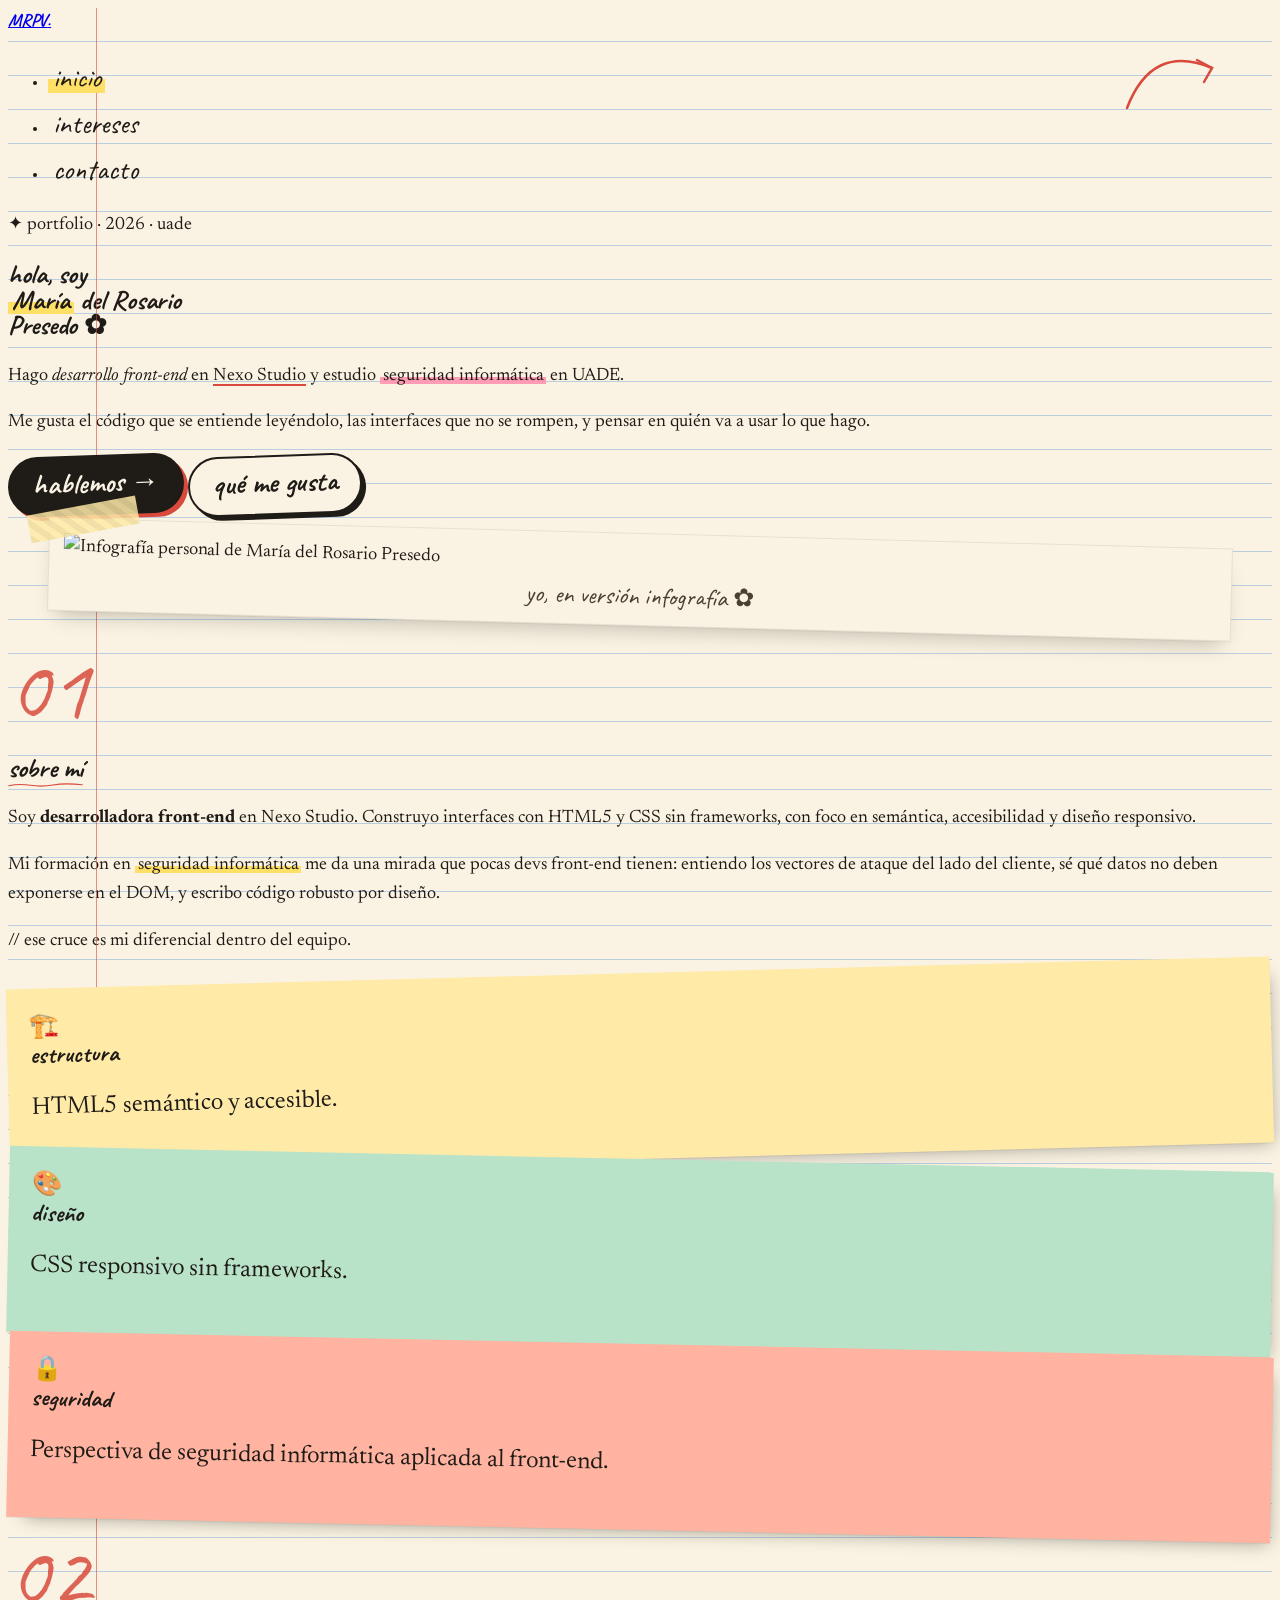
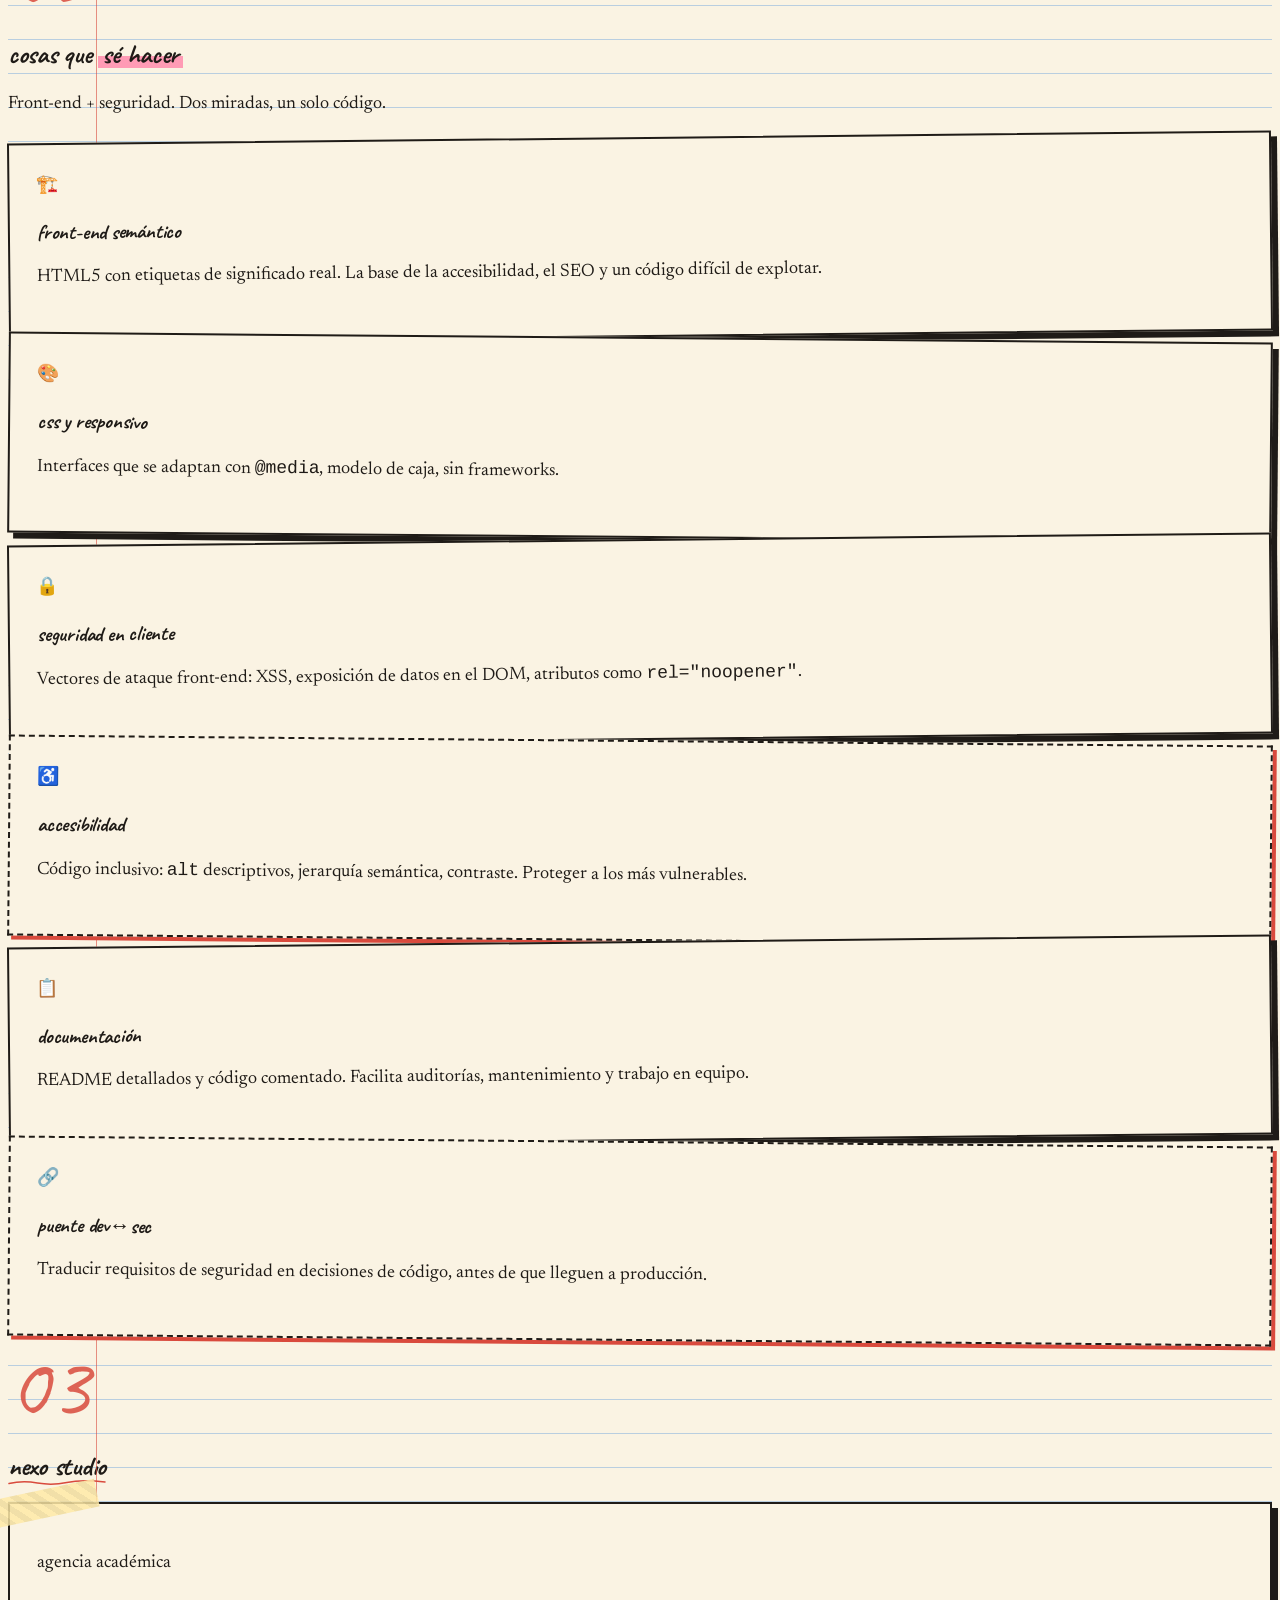
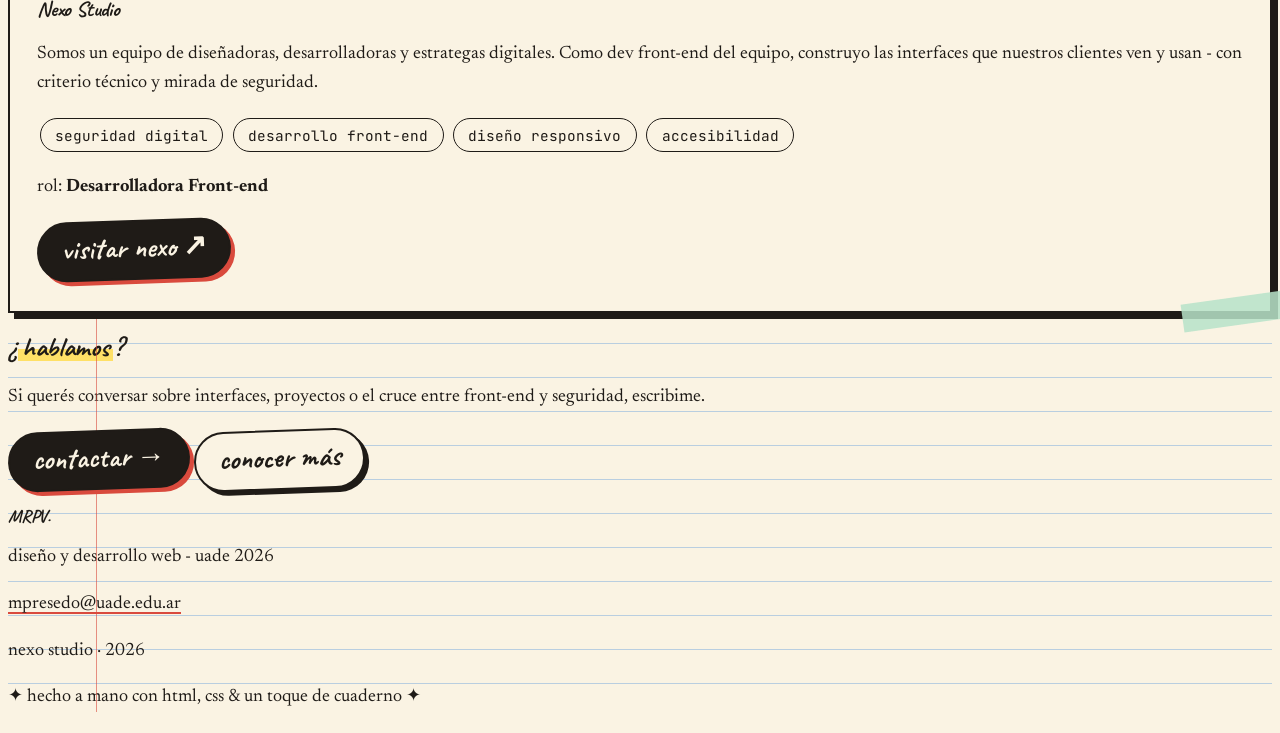
==== index.html @ 21fc84cd "Update ux design" ====
<!DOCTYPE html>
<html lang="es" class="theme-warm font-cuaderno">
<head>
    <meta charset="UTF-8" />
    <meta name="viewport" content="width=device-width, initial-scale=1.0" />
    <title>Inicio · María del Rosario Presedo</title>
    <meta name="description" content="Portfolio de María del Rosario Presedo Valenzuela - Desarrolladora Front-end en Nexo Studio, UADE 2026." />
    <link rel="preconnect" href="https://fonts.googleapis.com" />
    <link rel="preconnect" href="https://fonts.gstatic.com" crossorigin />
    <link href="https://fonts.googleapis.com/css2?family=Caveat:wght@500;700&family=Newsreader:ital,opsz,wght@0,6..72,400;0,6..72,600;0,6..72,700;1,6..72,400&family=JetBrains+Mono:wght@400;600&display=swap" rel="stylesheet" />
    <script src="https://cdn.tailwindcss.com"></script>
    <link rel="stylesheet" href="styles/styles.css" />
</head>
<body class="paper min-h-screen">

    <!-- Three-hole punch decoration -->
    <div class="holes" aria-hidden="true">
        <span></span><span></span><span></span><span></span><span></span>
    </div>

    <!-- ============ NAV ============ -->
    <header class="relative z-10">
        <nav class="max-w-5xl mx-auto px-6 md:pl-28 pt-8 pb-4 flex items-center justify-between">
            <a href="index.html" class="handwritten text-4xl md:text-5xl leading-none">
                MRPV<span class="text-[color:var(--margin-red)]">.</span>
            </a>
            <ul class="flex gap-5 md:gap-8 items-center" role="list">
                <li><a href="index.html" class="nav-link active">inicio</a></li>
                <li><a href="intereses.html" class="nav-link">intereses</a></li>
                <li><a href="contacto.html" class="nav-link">contacto</a></li>
            </ul>
        </nav>
    </header>

    <!-- ============ HERO ============ -->
    <section class="relative max-w-5xl mx-auto px-6 md:pl-28 pt-8 pb-16">

        <!-- doodle arrow -->
        <svg class="doodle hidden md:block" style="top: 30px; right: 30px; width:120px;" viewBox="0 0 120 80" fill="none" stroke="currentColor" stroke-width="2.5" stroke-linecap="round">
            <path d="M5 70 Q 30 5, 90 30" />
            <path d="M75 22 L 90 30 L 82 44" />
        </svg>

        <p class="font-mono text-xs uppercase tracking-widest text-[color:var(--ink-soft)] mb-4">
            ✦ portfolio · 2026 · uade
        </p>

        <h1 class="handwritten text-[64px] md:text-[112px] leading-[0.9] mb-6">
            hola, soy<br/>
            <span class="marker">María</span> del Rosario<br/>
            Presedo <span class="text-[color:var(--margin-red)]">✿</span>
        </h1>

        <div class="grid md:grid-cols-[1.4fr_1fr] gap-10 items-start mt-10">
            <div class="space-y-5 text-lg md:text-xl text-[color:var(--ink-soft)] leading-relaxed">
                <p>
                    Hago <em class="not-italic font-semibold text-[color:var(--ink)]">desarrollo front-end</em>
                    en <a class="ink-link" href="https://mrosariopresedo.github.io/nexo-studio/" target="_blank" rel="noopener noreferrer">Nexo Studio</a>
                    y estudio <span class="marker-pink">seguridad informática</span> en UADE.
                </p>
                <p>
                    Me gusta el código que se entiende leyéndolo, las interfaces que no se rompen,
                    y pensar en quién va a usar lo que hago.
                </p>

                <div class="flex flex-wrap gap-4 pt-2">
                    <a href="contacto.html" class="sticker">hablemos →</a>
                    <a href="intereses.html" class="sticker outline">qué me gusta</a>
                </div>
            </div>

            <!-- Polaroid -->
            <figure class="polaroid relative max-w-[320px] mx-auto md:ml-auto rotate-r">
                <span class="tape tl" aria-hidden="true"></span>
                <img src="img/infografia.jpg" alt="Infografía personal de María del Rosario Presedo" />
                <figcaption>yo, en versión infografía ✿</figcaption>
            </figure>
        </div>
    </section>

    <!-- ============ SOBRE MÍ ============ -->
    <section class="relative max-w-5xl mx-auto px-6 md:pl-28 py-16">
        <div class="flex items-baseline gap-4 mb-8">
            <span class="sec-num">01</span>
            <h2 class="handwritten text-5xl md:text-6xl">
                <span class="scribble-underline">sobre mí</span>
            </h2>
        </div>

        <div class="grid md:grid-cols-2 gap-8 items-start">
            <article class="space-y-4 text-lg leading-relaxed">
                <p>
                    Soy <strong>desarrolladora front-end</strong> en Nexo Studio. Construyo interfaces
                    con HTML5 y CSS sin frameworks, con foco en semántica, accesibilidad y diseño responsivo.
                </p>
                <p>
                    Mi formación en <span class="marker">seguridad informática</span> me da una mirada
                    que pocas devs front-end tienen: entiendo los vectores de ataque del lado del cliente,
                    sé qué datos no deben exponerse en el DOM, y escribo código robusto por diseño.
                </p>
                <p class="font-mono text-sm text-[color:var(--ink-soft)] pt-2">
                    // ese cruce es mi diferencial dentro del equipo.
                </p>
            </article>

            <div class="relative grid grid-cols-2 gap-4">
                <div class="postit tilt-l">
                    <div class="text-3xl mb-1">🏗️</div>
                    <strong class="block text-2xl mb-1">estructura</strong>
                    <p class="font-[var(--font-body)] text-base leading-snug font-normal" style="font-family: var(--font-body)">HTML5 semántico y accesible.</p>
                </div>
                <div class="postit green tilt-r">
                    <div class="text-3xl mb-1">🎨</div>
                    <strong class="block text-2xl mb-1">diseño</strong>
                    <p class="font-[var(--font-body)] text-base leading-snug font-normal" style="font-family: var(--font-body)">CSS responsivo sin frameworks.</p>
                </div>
                <div class="postit coral tilt-r col-span-2">
                    <div class="text-3xl mb-1">🔒</div>
                    <strong class="block text-2xl mb-1">seguridad</strong>
                    <p class="font-[var(--font-body)] text-base leading-snug font-normal" style="font-family: var(--font-body)">Perspectiva de seguridad informática aplicada al front-end.</p>
                </div>
            </div>
        </div>
    </section>

    <!-- ============ COMPETENCIAS ============ -->
    <section class="relative max-w-5xl mx-auto px-6 md:pl-28 py-16">
        <div class="flex items-baseline gap-4 mb-2">
            <span class="sec-num">02</span>
            <h2 class="handwritten text-5xl md:text-6xl">
                cosas que <span class="marker-pink">sé hacer</span>
            </h2>
        </div>
        <p class="ml-0 md:ml-[88px] mb-10 text-[color:var(--ink-soft)] text-lg max-w-xl">
            Front-end + seguridad. Dos miradas, un solo código.
        </p>

        <div class="grid md:grid-cols-2 lg:grid-cols-3 gap-6">

            <article class="note-card tilt-l">
                <div class="text-3xl mb-2">🏗️</div>
                <h3 class="handwritten text-3xl mb-2">front-end semántico</h3>
                <p class="text-base leading-snug">HTML5 con etiquetas de significado real. La base de la accesibilidad, el SEO y un código difícil de explotar.</p>
            </article>

            <article class="note-card tilt-r">
                <div class="text-3xl mb-2">🎨</div>
                <h3 class="handwritten text-3xl mb-2">css y responsivo</h3>
                <p class="text-base leading-snug">Interfaces que se adaptan con <code class="font-mono text-sm bg-[color:var(--highlight)] px-1">@media</code>, modelo de caja, sin frameworks.</p>
            </article>

            <article class="note-card tilt-l">
                <div class="text-3xl mb-2">🔒</div>
                <h3 class="handwritten text-3xl mb-2">seguridad en cliente</h3>
                <p class="text-base leading-snug">Vectores de ataque front-end: XSS, exposición de datos en el DOM, atributos como <code class="font-mono text-sm bg-[color:var(--highlight)] px-1">rel="noopener"</code>.</p>
            </article>

            <article class="note-card dashed tilt-r">
                <div class="text-3xl mb-2">♿</div>
                <h3 class="handwritten text-3xl mb-2">accesibilidad</h3>
                <p class="text-base leading-snug">Código inclusivo: <code class="font-mono text-sm">alt</code> descriptivos, jerarquía semántica, contraste. Proteger a los más vulnerables.</p>
            </article>

            <article class="note-card tilt-l">
                <div class="text-3xl mb-2">📋</div>
                <h3 class="handwritten text-3xl mb-2">documentación</h3>
                <p class="text-base leading-snug">README detallados y código comentado. Facilita auditorías, mantenimiento y trabajo en equipo.</p>
            </article>

            <article class="note-card dashed tilt-r">
                <div class="text-3xl mb-2">🔗</div>
                <h3 class="handwritten text-3xl mb-2">puente dev↔sec</h3>
                <p class="text-base leading-snug">Traducir requisitos de seguridad en decisiones de código, antes de que lleguen a producción.</p>
            </article>

        </div>
    </section>

    <!-- ============ NEXO STUDIO ============ -->
    <section class="relative max-w-5xl mx-auto px-6 md:pl-28 py-16">
        <div class="flex items-baseline gap-4 mb-8">
            <span class="sec-num">03</span>
            <h2 class="handwritten text-5xl md:text-6xl">
                <span class="scribble-underline">nexo studio</span>
            </h2>
        </div>

        <div class="note-card relative max-w-3xl mx-auto" style="background: var(--paper); border-color: var(--ink);">
            <span class="tape tl" aria-hidden="true"></span>
            <span class="tape br" aria-hidden="true"></span>

            <p class="font-mono text-xs uppercase tracking-widest text-[color:var(--ink-soft)] mb-2">
                agencia académica
            </p>
            <h3 class="handwritten text-5xl mb-3">Nexo Studio</h3>
            <p class="text-lg leading-relaxed mb-6">
                Somos un equipo de diseñadoras, desarrolladoras y estrategas digitales.
                Como dev front-end del equipo, construyo las interfaces que nuestros clientes ven y usan
                - con criterio técnico y mirada de seguridad.
            </p>

            <div class="flex flex-wrap gap-2 mb-6">
                <span class="chip">seguridad digital</span>
                <span class="chip">desarrollo front-end</span>
                <span class="chip">diseño responsivo</span>
                <span class="chip">accesibilidad</span>
            </div>

            <div class="flex items-center justify-between flex-wrap gap-4">
                <p class="font-mono text-sm">
                    rol: <strong>Desarrolladora Front-end</strong>
                </p>
                <a class="sticker" href="https://mrosariopresedo.github.io/nexo-studio/" target="_blank" rel="noopener noreferrer">
                    visitar nexo ↗
                </a>
            </div>
        </div>
    </section>

    <!-- ============ CTA ============ -->
    <section class="relative max-w-5xl mx-auto px-6 md:pl-28 py-20 text-center">
        <h2 class="handwritten text-6xl md:text-8xl mb-4">
            ¿<span class="marker">hablamos</span>?
        </h2>
        <p class="text-lg text-[color:var(--ink-soft)] max-w-xl mx-auto mb-8">
            Si querés conversar sobre interfaces, proyectos o el cruce entre front-end y seguridad,
            escribime.
        </p>
        <div class="flex flex-wrap gap-4 justify-center">
            <a href="contacto.html" class="sticker">contactar →</a>
            <a href="intereses.html" class="sticker outline">conocer más</a>
        </div>
    </section>

    <!-- ============ FOOTER ============ -->
    <footer class="relative max-w-5xl mx-auto px-6 md:pl-28 py-12 border-t-2 border-dashed border-[color:var(--ink)] mt-8">
        <div class="flex flex-wrap items-end justify-between gap-6">
            <div>
                <p class="handwritten text-3xl">MRPV<span class="text-[color:var(--margin-red)]">.</span></p>
                <p class="font-mono text-xs uppercase tracking-widest text-[color:var(--ink-soft)] mt-1">
                    diseño y desarrollo web - uade 2026
                </p>
            </div>
            <div class="text-right">
                <p class="text-base">
                    <a class="ink-link" href="mailto:mpresedo@uade.edu.ar">mpresedo@uade.edu.ar</a>
                </p>
                <p class="font-mono text-xs uppercase tracking-widest text-[color:var(--ink-soft)] mt-1">
                    nexo studio · 2026
                </p>
            </div>
        </div>
        <p class="text-center text-[color:var(--ink-soft)] mt-8 font-mono text-xs">
            ✦ hecho a mano con html, css &amp; un toque de cuaderno ✦
        </p>
    </footer>

</body>
</html>
---- styles/styles.css ----
/* ===== Notebook portfolio shared styles ===== */

:root {
  --paper: #faf3e3;
  --paper-edge: #f1e7cf;
  --ink: #1f1b17;
  --ink-soft: #4a3f33;
  --rule: #b9cee0;
  --margin-red: #d94a3d;
  --highlight: #ffe066;
  --marker-pink: #ff9bb5;
  --tape: #ffeaa8;
  --tape-2: #b8e3c9;
  --tape-3: #ffb3a0;
}

/* ---- Paper themes (tweakable) ---- */
.theme-pastel {
  --paper: #fdf2f8;
  --paper-edge: #f5dfe9;
  --ink: #3a1f3a;
  --ink-soft: #6b3a6b;
  --rule: #e7c2d6;
  --margin-red: #d96a8f;
  --highlight: #c4b5fd;
  --marker-pink: #fb7185;
  --tape: #fcd5ce;
  --tape-2: #c8b6ff;
  --tape-3: #fae588;
}
.theme-punk {
  --paper: #111111;
  --paper-edge: #1a1a1a;
  --ink: #f4f4f4;
  --ink-soft: #b8b8b8;
  --rule: #2a2a2a;
  --margin-red: #00ff88;
  --highlight: #f6ff00;
  --marker-pink: #ff2bd6;
  --tape: #f6ff00;
  --tape-2: #ff2bd6;
  --tape-3: #00ff88;
}
.theme-bw {
  --paper: #ffffff;
  --paper-edge: #ebebeb;
  --ink: #0a0a0a;
  --ink-soft: #555555;
  --rule: #e2e2e2;
  --margin-red: #ff3b00;
  --highlight: #ff3b00;
  --marker-pink: #ff3b00;
  --tape: #ffd966;
  --tape-2: #b3b3b3;
  --tape-3: #ff3b00;
}

/* ---- Font themes ---- */
.font-cuaderno {
  --font-display: 'Caveat', cursive;
  --font-body: 'Newsreader', Georgia, serif;
  --font-mono: 'JetBrains Mono', monospace;
}
.font-serio {
  --font-display: 'Newsreader', Georgia, serif;
  --font-body: 'Newsreader', Georgia, serif;
  --font-mono: 'JetBrains Mono', monospace;
}
.font-mono {
  --font-display: 'JetBrains Mono', monospace;
  --font-body: 'JetBrains Mono', monospace;
  --font-mono: 'JetBrains Mono', monospace;
}

html, body {
  background: var(--paper);
  color: var(--ink);
  font-family: var(--font-body);
  font-size: 18px;
  line-height: 1.6;
}

/* Page paper with ruled lines + red margin */
.paper {
  background:
    /* horizontal ruled lines */
    repeating-linear-gradient(
      to bottom,
      transparent 0,
      transparent 33px,
      var(--rule) 33px,
      var(--rule) 34px
    );
  position: relative;
}
.paper::before {
  /* vertical red margin line (classroom notebook) */
  content: "";
  position: absolute;
  left: 88px;
  top: 0;
  bottom: 0;
  width: 1px;
  background: var(--margin-red);
  opacity: .6;
  pointer-events: none;
}
@media (max-width: 768px) {
  .paper::before { left: 40px; }
}

/* Three-hole punch */
.holes {
  position: absolute;
  left: 22px;
  top: 0;
  bottom: 0;
  width: 30px;
  display: flex;
  flex-direction: column;
  justify-content: space-around;
  padding: 140px 0;
  pointer-events: none;
}
.holes span {
  display: block;
  width: 22px;
  height: 22px;
  border-radius: 999px;
  background: var(--paper-edge);
  box-shadow: inset 0 2px 3px rgba(0,0,0,.18);
}
@media (max-width: 768px) {
  .holes { display: none; }
}

/* Hand-written display */
.handwritten {
  font-family: var(--font-display);
  font-weight: 700;
  line-height: 0.95;
  letter-spacing: -0.01em;
}

/* Marker highlighter on text */
.marker {
  background-image: linear-gradient(
    180deg,
    transparent 55%,
    var(--highlight) 55%,
    var(--highlight) 92%,
    transparent 92%
  );
  padding: 0 .15em;
  box-decoration-break: clone;
  -webkit-box-decoration-break: clone;
}
.marker-pink {
  background-image: linear-gradient(
    180deg,
    transparent 55%,
    var(--marker-pink) 55%,
    var(--marker-pink) 92%,
    transparent 92%
  );
  padding: 0 .15em;
  box-decoration-break: clone;
  -webkit-box-decoration-break: clone;
}

/* Sticker buttons */
.sticker {
  display: inline-flex;
  align-items: center;
  gap: .5rem;
  background: var(--ink);
  color: var(--paper);
  font-family: var(--font-display);
  font-weight: 700;
  font-size: 1.6rem;
  line-height: 1;
  padding: .65rem 1.25rem .85rem;
  border-radius: 999px;
  text-decoration: none;
  transform: rotate(-2deg);
  transition: transform .15s ease, box-shadow .15s ease;
  box-shadow: 4px 4px 0 var(--margin-red);
  border: 2px solid var(--ink);
}
.sticker:hover {
  transform: rotate(-1deg) translateY(-2px);
  box-shadow: 6px 6px 0 var(--margin-red);
}
.sticker.outline {
  background: var(--paper);
  color: var(--ink);
  box-shadow: 4px 4px 0 var(--ink);
}
.sticker.outline:hover { box-shadow: 6px 6px 0 var(--ink); }

/* Washi tape */
.tape {
  position: absolute;
  width: 110px;
  height: 28px;
  background: var(--tape);
  opacity: .85;
  z-index: 5;
  background-image:
    repeating-linear-gradient(
      45deg,
      rgba(0,0,0,.06) 0 6px,
      transparent 6px 12px
    );
}
.tape.tl { top: -14px; left: -22px; transform: rotate(-12deg); }
.tape.tr { top: -14px; right: -22px; transform: rotate(8deg); background: var(--tape-2); }
.tape.bl { bottom: -14px; left: -22px; transform: rotate(10deg); background: var(--tape-3); }
.tape.br { bottom: -14px; right: -22px; transform: rotate(-8deg); background: var(--tape-2); }

/* Polaroid frame for photos */
.polaroid {
  background: var(--paper);
  padding: 14px 14px 48px;
  border: 1px solid rgba(0,0,0,.08);
  box-shadow:
    0 1px 0 rgba(0,0,0,.04),
    0 12px 22px -10px rgba(0,0,0,.25);
  position: relative;
}
.polaroid img { display: block; width: 100%; height: auto; }
.polaroid figcaption {
  position: absolute;
  bottom: 8px;
  left: 0; right: 0;
  text-align: center;
  font-family: var(--font-display);
  font-size: 1.4rem;
  color: var(--ink-soft);
}

/* Notebook section card */
.note-card {
  position: relative;
  background: var(--paper);
  border: 2px solid var(--ink);
  padding: 1.5rem 1.5rem 1.75rem;
  box-shadow: 6px 6px 0 var(--ink);
}
.note-card.tilt-l { transform: rotate(-.6deg); }
.note-card.tilt-r { transform: rotate(.5deg); }
.note-card.dashed { border-style: dashed; box-shadow: 4px 4px 0 var(--margin-red); }

/* Post-it style */
.postit {
  background: var(--tape);
  padding: 1.25rem 1.25rem 1.5rem;
  box-shadow:
    0 1px 0 rgba(0,0,0,.05),
    8px 10px 18px -10px rgba(0,0,0,.35);
  position: relative;
  font-family: var(--font-display);
  font-size: 1.35rem;
  line-height: 1.2;
  color: var(--ink);
}
.postit.green { background: var(--tape-2); }
.postit.coral { background: var(--tape-3); }
.postit.tilt-l { transform: rotate(-1.5deg); }
.postit.tilt-r { transform: rotate(1.2deg); }

/* Doodle helpers */
.doodle {
  position: absolute;
  pointer-events: none;
  color: var(--margin-red);
}
.scribble-underline {
  background-image: url("data:image/svg+xml;utf8,<svg xmlns='http://www.w3.org/2000/svg' viewBox='0 0 200 12'><path d='M2 8 Q 30 2, 60 7 T 120 6 T 198 5' fill='none' stroke='%23d94a3d' stroke-width='3' stroke-linecap='round'/></svg>");
  background-repeat: no-repeat;
  background-position: left bottom;
  background-size: 100% 0.4em;
  padding-bottom: .2em;
}

/* Stamp */
.stamp {
  display: inline-block;
  border: 3px double var(--margin-red);
  color: var(--margin-red);
  font-family: var(--font-mono);
  font-weight: 700;
  text-transform: uppercase;
  letter-spacing: .12em;
  padding: .35rem .8rem;
  font-size: .75rem;
  transform: rotate(-6deg);
  opacity: .85;
}

/* Tag chip */
.chip {
  display: inline-block;
  background: var(--paper);
  border: 1.5px solid var(--ink);
  border-radius: 999px;
  padding: .25rem .8rem;
  font-family: var(--font-mono);
  font-size: .8rem;
  margin: .15rem;
}

/* Active nav link */
.nav-link {
  font-family: var(--font-display);
  font-size: 1.6rem;
  position: relative;
  padding: 0 .25rem;
  color: var(--ink);
  text-decoration: none;
}
.nav-link.active {
  background-image: linear-gradient(
    180deg,
    transparent 55%,
    var(--highlight) 55%,
    var(--highlight) 92%,
    transparent 92%
  );
}
.nav-link:hover { color: var(--margin-red); }

/* Link styles in body */
.ink-link {
  color: var(--ink);
  text-decoration: none;
  background-image: linear-gradient(var(--margin-red), var(--margin-red));
  background-size: 100% 2px;
  background-repeat: no-repeat;
  background-position: 0 100%;
  padding-bottom: 1px;
  transition: color .15s ease;
}
.ink-link:hover { color: var(--margin-red); }

/* Section number */
.sec-num {
  font-family: var(--font-display);
  font-size: 5rem;
  line-height: 1;
  color: var(--margin-red);
  opacity: .85;
}

/* utility */
.rotate-l { transform: rotate(-1.5deg); }
.rotate-r { transform: rotate(1.5deg); }

/* page intro stamp area */
.page-header-stamp {
  border: 2px dashed var(--ink);
  padding: 1rem 1.25rem;
  background: var(--paper);
  position: relative;
}

/* Tweaks panel small overrides for in-design feel */
.tweaks-trigger { font-family: var(--font-display) !important; }
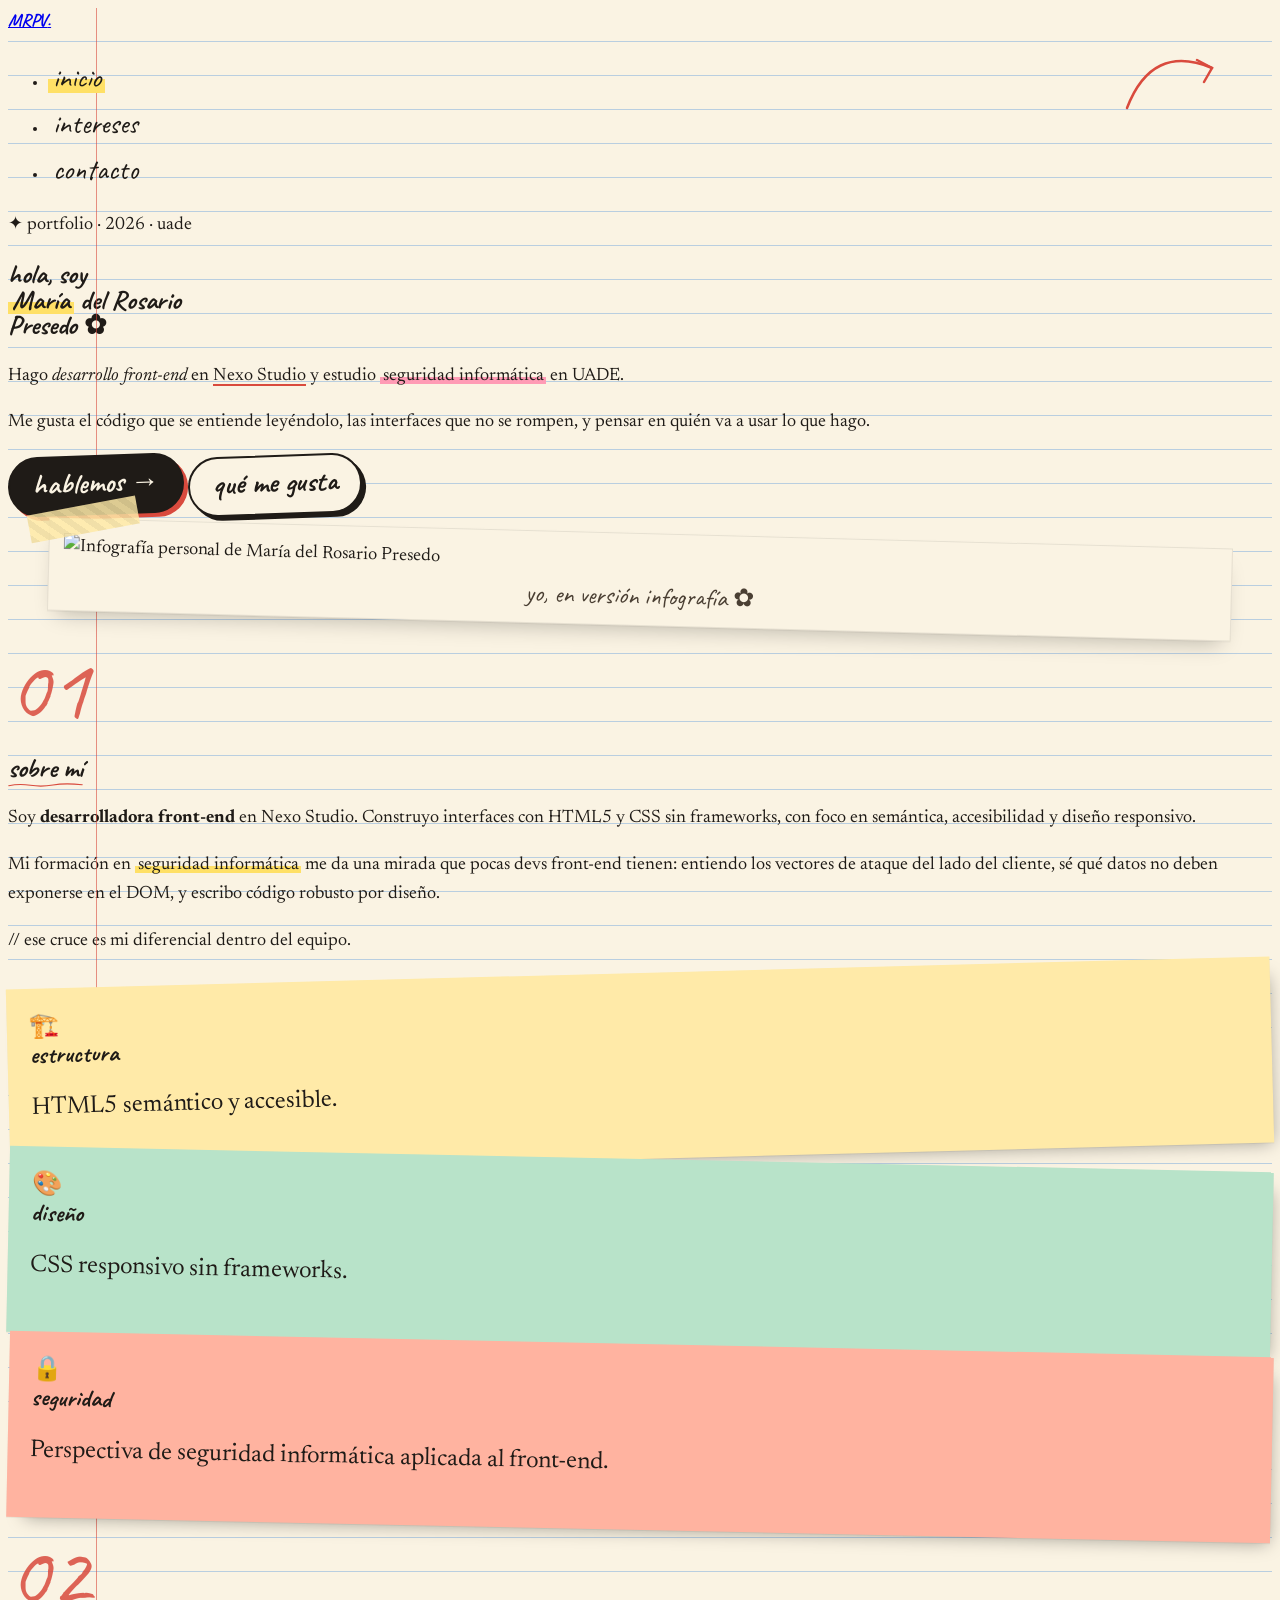
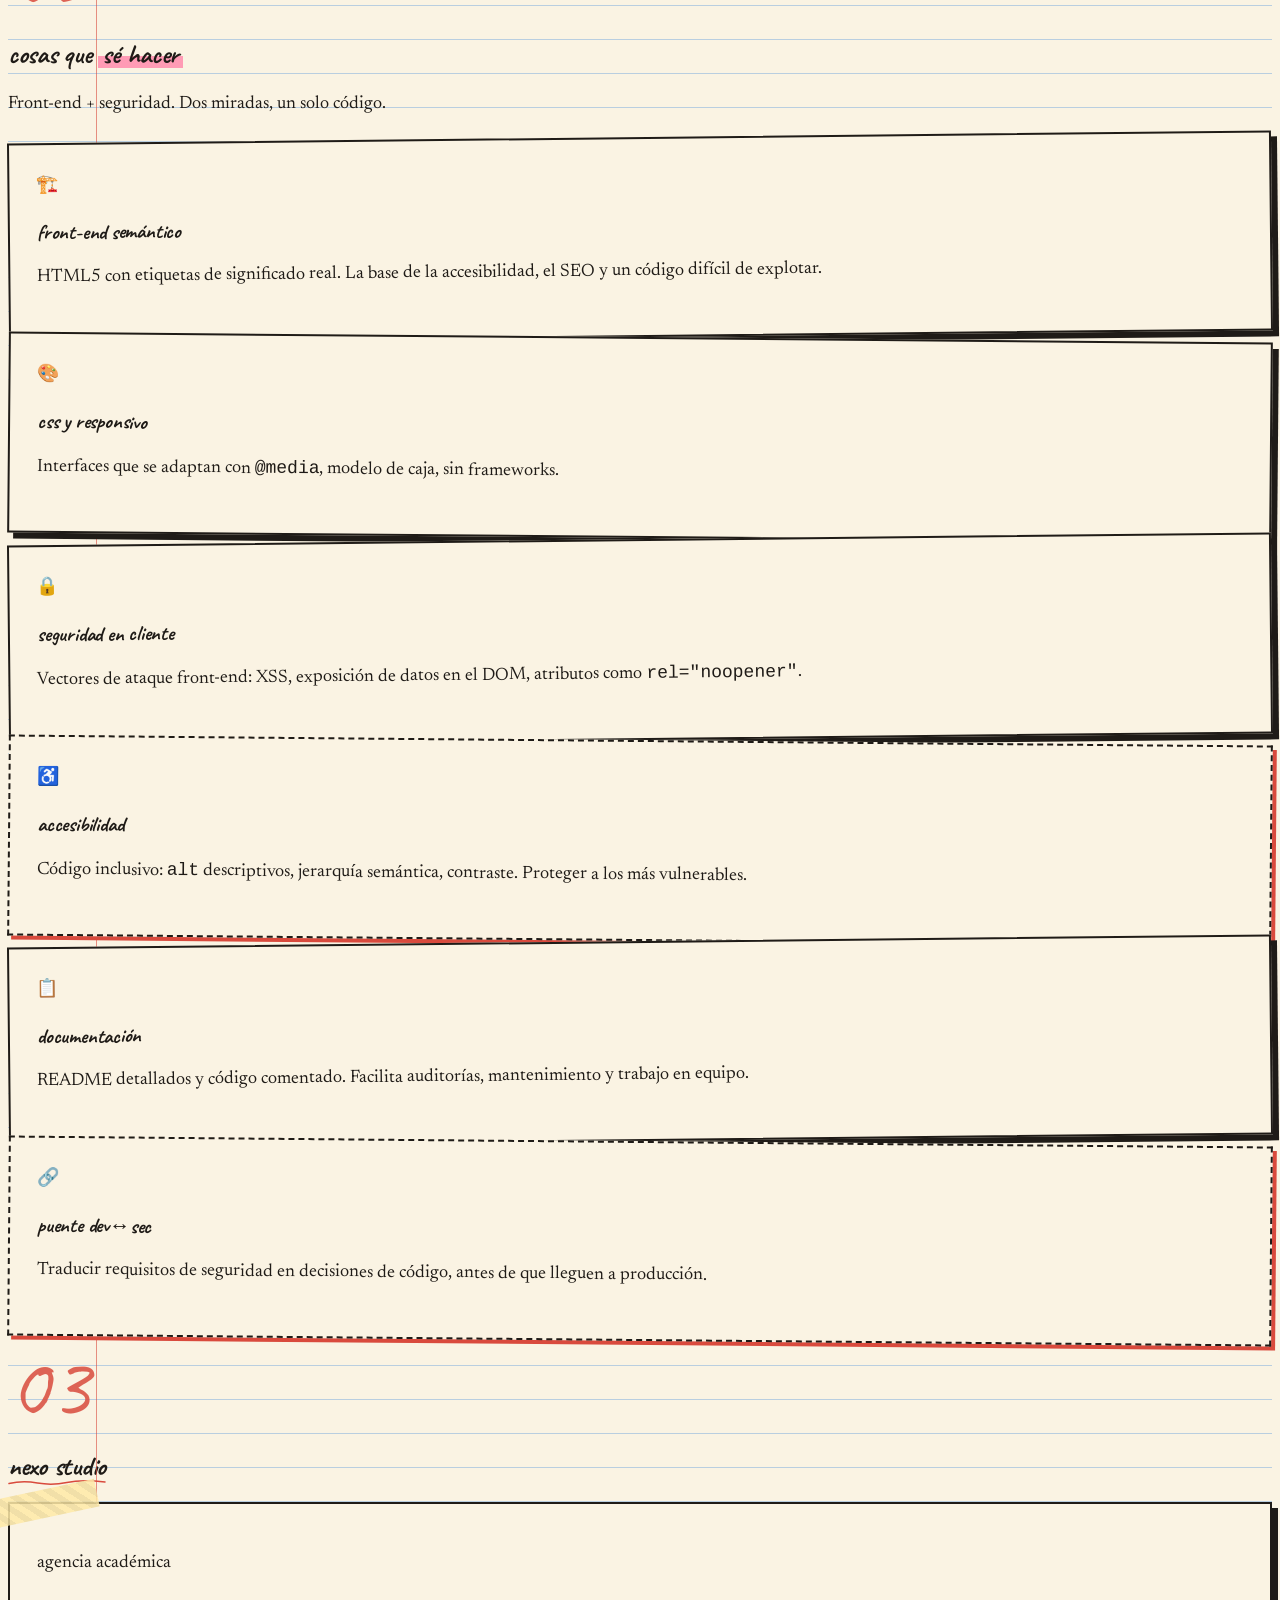
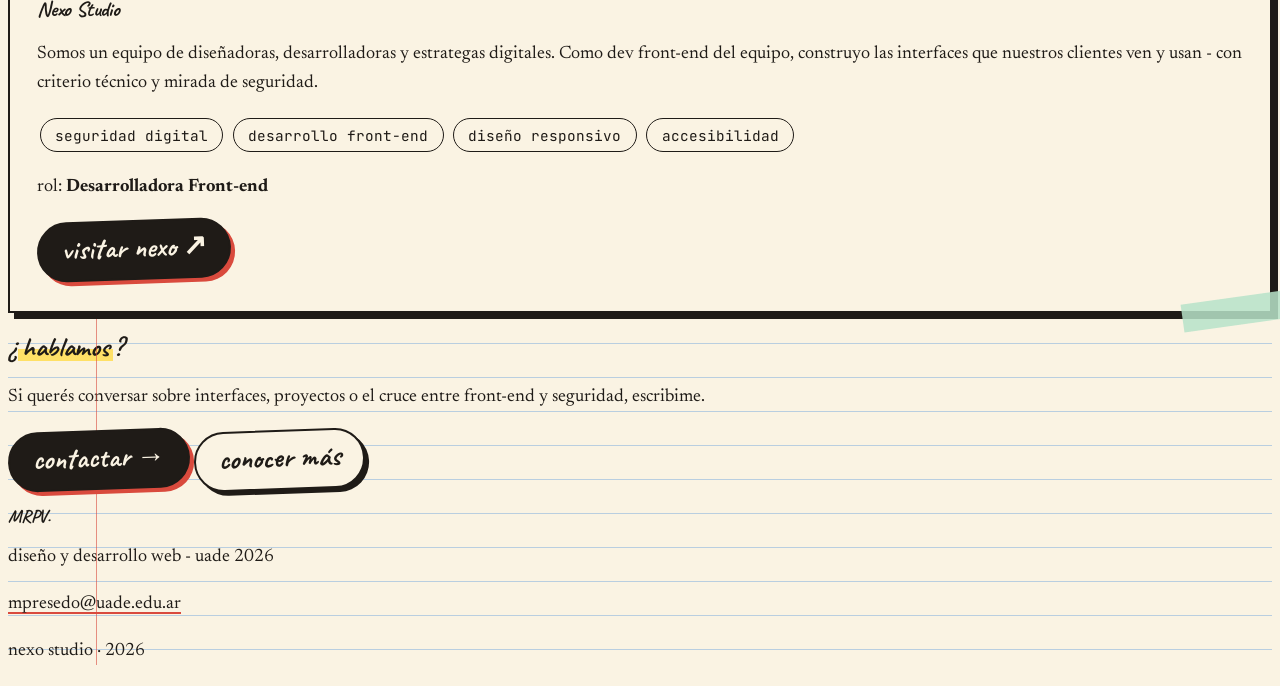
==== commit 439b5543: "Quitar el tagline "hecho a mano" del footer Co-Authored-By: Claude Opus 4.8 (1M context) <noreply@an" ====
--- a/index.html
+++ b/index.html
@@ -32,6 +32,8 @@
         </nav>
     </header>
 
+    <main>
+
     <!-- ============ HERO ============ -->
     <section class="relative max-w-5xl mx-auto px-6 md:pl-28 pt-8 pb-16">
 
@@ -45,7 +47,7 @@
             ✦ portfolio · 2026 · uade
         </p>
 
-        <h1 class="handwritten text-[64px] md:text-[112px] leading-[0.9] mb-6">
+        <h1 class="handwritten text-5xl md:text-[112px] leading-[0.9] mb-6">
             hola, soy<br/>
             <span class="marker">María</span> del Rosario<br/>
             Presedo <span class="text-[color:var(--margin-red)]">✿</span>
@@ -105,17 +107,17 @@
 
             <div class="relative grid grid-cols-2 gap-4">
                 <div class="postit tilt-l">
-                    <div class="text-3xl mb-1">🏗️</div>
+                    <div class="text-3xl mb-1" aria-hidden="true">🏗️</div>
                     <strong class="block text-2xl mb-1">estructura</strong>
                     <p class="font-[var(--font-body)] text-base leading-snug font-normal" style="font-family: var(--font-body)">HTML5 semántico y accesible.</p>
                 </div>
                 <div class="postit green tilt-r">
-                    <div class="text-3xl mb-1">🎨</div>
+                    <div class="text-3xl mb-1" aria-hidden="true">🎨</div>
                     <strong class="block text-2xl mb-1">diseño</strong>
                     <p class="font-[var(--font-body)] text-base leading-snug font-normal" style="font-family: var(--font-body)">CSS responsivo sin frameworks.</p>
                 </div>
                 <div class="postit coral tilt-r col-span-2">
-                    <div class="text-3xl mb-1">🔒</div>
+                    <div class="text-3xl mb-1" aria-hidden="true">🔒</div>
                     <strong class="block text-2xl mb-1">seguridad</strong>
                     <p class="font-[var(--font-body)] text-base leading-snug font-normal" style="font-family: var(--font-body)">Perspectiva de seguridad informática aplicada al front-end.</p>
                 </div>
@@ -138,37 +140,37 @@
         <div class="grid md:grid-cols-2 lg:grid-cols-3 gap-6">
 
             <article class="note-card tilt-l">
-                <div class="text-3xl mb-2">🏗️</div>
+                <div class="text-3xl mb-2" aria-hidden="true">🏗️</div>
                 <h3 class="handwritten text-3xl mb-2">front-end semántico</h3>
                 <p class="text-base leading-snug">HTML5 con etiquetas de significado real. La base de la accesibilidad, el SEO y un código difícil de explotar.</p>
             </article>
 
             <article class="note-card tilt-r">
-                <div class="text-3xl mb-2">🎨</div>
+                <div class="text-3xl mb-2" aria-hidden="true">🎨</div>
                 <h3 class="handwritten text-3xl mb-2">css y responsivo</h3>
                 <p class="text-base leading-snug">Interfaces que se adaptan con <code class="font-mono text-sm bg-[color:var(--highlight)] px-1">@media</code>, modelo de caja, sin frameworks.</p>
             </article>
 
             <article class="note-card tilt-l">
-                <div class="text-3xl mb-2">🔒</div>
+                <div class="text-3xl mb-2" aria-hidden="true">🔒</div>
                 <h3 class="handwritten text-3xl mb-2">seguridad en cliente</h3>
                 <p class="text-base leading-snug">Vectores de ataque front-end: XSS, exposición de datos en el DOM, atributos como <code class="font-mono text-sm bg-[color:var(--highlight)] px-1">rel="noopener"</code>.</p>
             </article>
 
             <article class="note-card dashed tilt-r">
-                <div class="text-3xl mb-2">♿</div>
+                <div class="text-3xl mb-2" aria-hidden="true">♿</div>
                 <h3 class="handwritten text-3xl mb-2">accesibilidad</h3>
                 <p class="text-base leading-snug">Código inclusivo: <code class="font-mono text-sm">alt</code> descriptivos, jerarquía semántica, contraste. Proteger a los más vulnerables.</p>
             </article>
 
             <article class="note-card tilt-l">
-                <div class="text-3xl mb-2">📋</div>
+                <div class="text-3xl mb-2" aria-hidden="true">📋</div>
                 <h3 class="handwritten text-3xl mb-2">documentación</h3>
                 <p class="text-base leading-snug">README detallados y código comentado. Facilita auditorías, mantenimiento y trabajo en equipo.</p>
             </article>
 
             <article class="note-card dashed tilt-r">
-                <div class="text-3xl mb-2">🔗</div>
+                <div class="text-3xl mb-2" aria-hidden="true">🔗</div>
                 <h3 class="handwritten text-3xl mb-2">puente dev↔sec</h3>
                 <p class="text-base leading-snug">Traducir requisitos de seguridad en decisiones de código, antes de que lleguen a producción.</p>
             </article>
@@ -232,6 +234,8 @@
         </div>
     </section>
 
+    </main>
+
     <!-- ============ FOOTER ============ -->
     <footer class="relative max-w-5xl mx-auto px-6 md:pl-28 py-12 border-t-2 border-dashed border-[color:var(--ink)] mt-8">
         <div class="flex flex-wrap items-end justify-between gap-6">
@@ -250,9 +254,6 @@
                 </p>
             </div>
         </div>
-        <p class="text-center text-[color:var(--ink-soft)] mt-8 font-mono text-xs">
-            ✦ hecho a mano con html, css &amp; un toque de cuaderno ✦
-        </p>
     </footer>
 
 </body>
--- a/styles/styles.css
+++ b/styles/styles.css
@@ -330,6 +330,14 @@
 }
 .nav-link:hover { color: var(--margin-red); }
 
+/* Visible keyboard focus */
+.sticker:focus-visible,
+.nav-link:focus-visible,
+.ink-link:focus-visible {
+  outline: 3px solid var(--margin-red);
+  outline-offset: 2px;
+}
+
 /* Link styles in body */
 .ink-link {
   color: var(--ink);
